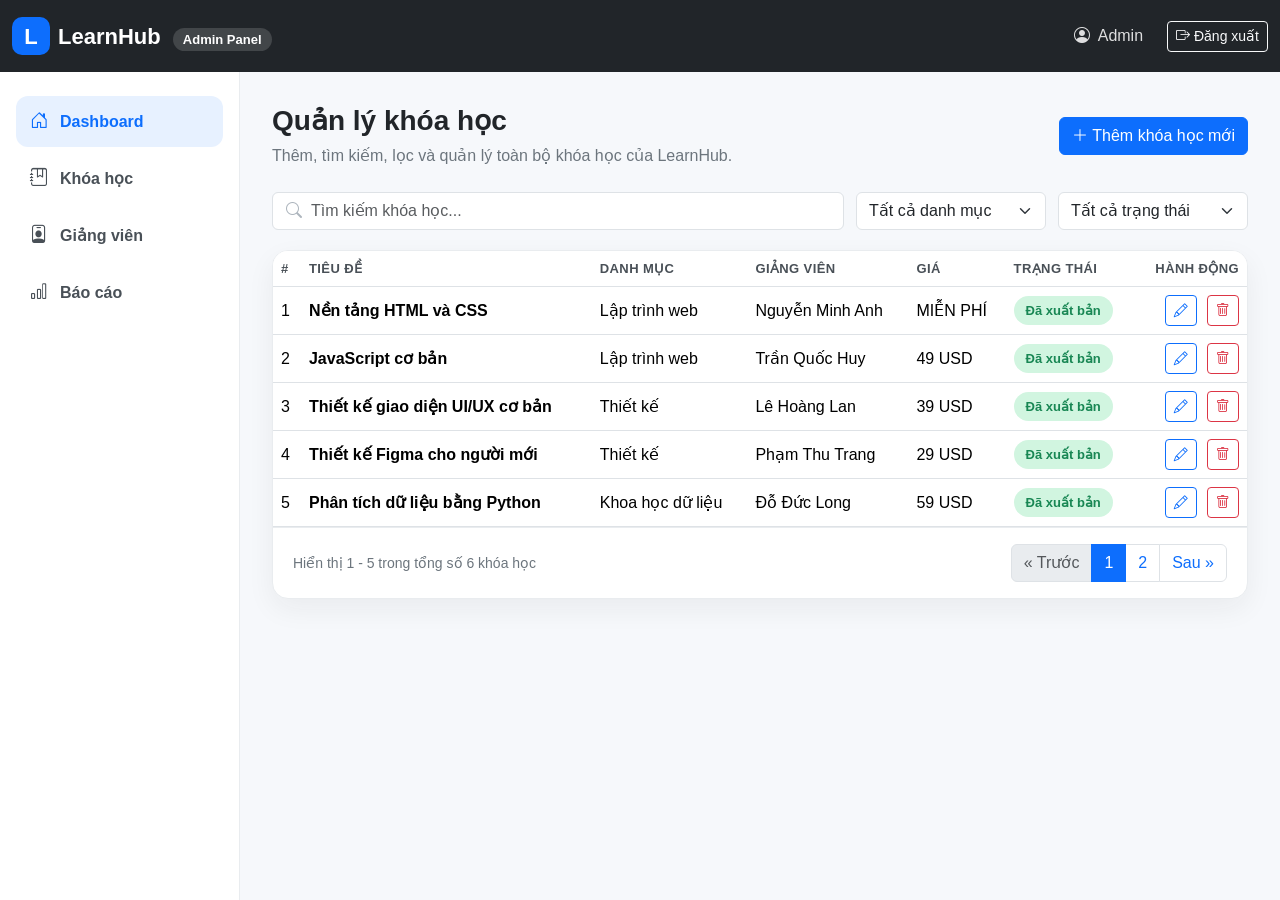
==== admin.html @ 343b5d67 "Problem 4a" ====
<!DOCTYPE html>
<html lang="vi">
<head>
    <meta charset="UTF-8">

    <meta
        name="viewport"
        content="width=device-width, initial-scale=1.0"
    >

    <title>Admin Panel - LearnHub</title>

    <!-- Bootstrap 5 CSS -->
    <link
        href="https://cdn.jsdelivr.net/npm/bootstrap@5.3.3/dist/css/bootstrap.min.css"
        rel="stylesheet"
    >

    <!-- Bootstrap Icons -->
    <link
        href="https://cdn.jsdelivr.net/npm/bootstrap-icons@1.11.3/font/bootstrap-icons.css"
        rel="stylesheet"
    >

    <!-- File CSS tự viết -->
    <link rel="stylesheet" href="style.css">
</head>

<body class="admin-body">

<!-- ================= THANH ĐIỀU HƯỚNG ADMIN ================= -->
<nav class="navbar navbar-expand-lg navbar-dark bg-dark admin-navbar sticky-top">
    <div class="container-fluid">

        <a class="navbar-brand d-flex align-items-center gap-2" href="admin.html">
            <span class="logo-mark">L</span>
            <span>LearnHub <span class="admin-navbar-tag">Admin Panel</span></span>
        </a>

        <button
            class="navbar-toggler"
            type="button"
            data-bs-toggle="collapse"
            data-bs-target="#adminNavbar"
            aria-controls="adminNavbar"
            aria-expanded="false"
            aria-label="Mở hoặc đóng menu"
        >
            <span class="navbar-toggler-icon"></span>
        </button>

        <div class="collapse navbar-collapse" id="adminNavbar">

            <ul class="navbar-nav ms-auto align-items-lg-center gap-lg-3">

                <li class="nav-item">
                    <span class="nav-link admin-user">
                        <i class="bi bi-person-circle"></i>
                        Admin
                    </span>
                </li>

                <li class="nav-item">
                    <a class="btn btn-outline-light btn-sm" href="index.html">
                        <i class="bi bi-box-arrow-right"></i>
                        Đăng xuất
                    </a>
                </li>

            </ul>

        </div>
    </div>
</nav>

<div class="admin-shell">

    <!-- ================= THANH BÊN (SIDEBAR) ================= -->
    <aside class="admin-sidebar">

        <nav class="admin-sidebar-nav" aria-label="Menu quản trị">

            <a class="admin-nav-link active" href="#" data-view="dashboard">
                <i class="bi bi-house-door"></i>
                <span>Dashboard</span>
            </a>

            <a class="admin-nav-link" href="#" data-view="courses">
                <i class="bi bi-journal-bookmark"></i>
                <span>Khóa học</span>
            </a>

            <a class="admin-nav-link" href="#" data-view="instructors">
                <i class="bi bi-person-badge"></i>
                <span>Giảng viên</span>
            </a>

            <a class="admin-nav-link" href="#" data-view="reports">
                <i class="bi bi-bar-chart"></i>
                <span>Báo cáo</span>
            </a>

        </nav>

    </aside>

    <!-- ================= KHU VỰC NỘI DUNG CHÍNH ================= -->
    <main class="admin-main">

        <!-- Khu vực quản lý khóa học (view mặc định đang hoạt động) -->
        <section id="coursesView" class="admin-view">

            <div class="admin-view-header">

                <div>
                    <h1>Quản lý khóa học</h1>
                    <p class="admin-view-subtitle">
                        Thêm, tìm kiếm, lọc và quản lý toàn bộ khóa học của LearnHub.
                    </p>
                </div>

                <button
                    id="btnAddCourse"
                    class="btn btn-primary"
                    type="button"
                >
                    <i class="bi bi-plus-lg"></i>
                    Thêm khóa học mới
                </button>

            </div>

            <!-- Thanh tìm kiếm và bộ lọc -->
            <div class="admin-toolbar">

                <div class="admin-search-box">

                    <i class="bi bi-search"></i>

                    <input
                        id="courseSearchInput"
                        class="form-control"
                        type="search"
                        placeholder="Tìm kiếm khóa học..."
                        aria-label="Tìm kiếm khóa học"
                    >

                </div>

                <select
                    id="categoryFilterSelect"
                    class="form-select admin-filter-select"
                    aria-label="Lọc theo danh mục"
                >
                    <option value="all">Tất cả danh mục</option>
                    <option value="Lập trình web">Lập trình web</option>
                    <option value="Thiết kế">Thiết kế</option>
                    <option value="Khoa học dữ liệu">Khoa học dữ liệu</option>
                    <option value="Marketing">Marketing</option>
                    <option value="Khác">Khác</option>
                </select>

                <select
                    id="statusFilterSelect"
                    class="form-select admin-filter-select"
                    aria-label="Lọc theo trạng thái"
                >
                    <option value="all">Tất cả trạng thái</option>
                    <option value="published">Đã xuất bản</option>
                    <option value="draft">Bản nháp</option>
                </select>

            </div>

            <!-- Bảng danh sách khóa học -->
            <div class="admin-table-card">

                <div class="table-responsive">

                    <table class="table admin-table align-middle mb-0">

                        <thead>
                            <tr>
                                <th scope="col">#</th>
                                <th scope="col">Tiêu đề</th>
                                <th scope="col">Danh mục</th>
                                <th scope="col">Giảng viên</th>
                                <th scope="col">Giá</th>
                                <th scope="col">Trạng thái</th>
                                <th scope="col" class="text-end">Hành động</th>
                            </tr>
                        </thead>

                        <!-- admin.js sẽ đưa các dòng khóa học vào đây -->
                        <tbody id="coursesTableBody"></tbody>

                    </table>

                </div>

                <!-- Chân bảng: thông tin số lượng kết quả + phân trang -->
                <div class="admin-table-footer">

                    <p id="resultsSummary" class="admin-results-summary mb-0">
                        Đang tải dữ liệu...
                    </p>

                    <nav aria-label="Phân trang danh sách khóa học">
                        <ul id="paginationList" class="pagination mb-0"></ul>
                    </nav>

                </div>

            </div>

        </section>

    </main>

</div>

<!-- ================= MODAL THÊM / SỬA KHÓA HỌC ================= -->
<!--
    Modal dùng chung cho chức năng CREATE và UPDATE (Problem 04, mục 9-10).
    Ở phần này (Read/Search/Filter/Pagination) modal chỉ mới có giao diện,
    logic lưu dữ liệu sẽ được bổ sung ở phần CRUD tiếp theo.
-->
<div
    class="modal fade"
    id="courseFormModal"
    tabindex="-1"
    aria-labelledby="courseFormModalLabel"
    aria-hidden="true"
>
    <div class="modal-dialog modal-dialog-centered modal-lg">
        <div class="modal-content">

            <div class="modal-header">
                <h2 class="modal-title h5" id="courseFormModalLabel">
                    Thêm khóa học mới
                </h2>
                <button
                    type="button"
                    class="btn-close"
                    data-bs-dismiss="modal"
                    aria-label="Đóng"
                ></button>
            </div>

            <div class="modal-body">

                <form id="courseForm" class="row g-3" novalidate>

                    <input type="hidden" id="courseFormId">

                    <div class="col-md-8">
                        <label class="form-label" for="courseFormTitle">
                            Tiêu đề khóa học
                        </label>
                        <input
                            id="courseFormTitle"
                            class="form-control"
                            type="text"
                            minlength="5"
                            required
                        >
                        <div class="invalid-feedback">
                            Tiêu đề phải có ít nhất 5 ký tự.
                        </div>
                    </div>

                    <div class="col-md-4">
                        <label class="form-label" for="courseFormCategory">
                            Danh mục
                        </label>
                        <select id="courseFormCategory" class="form-select" required>
                            <option value="Lập trình web">Lập trình web</option>
                            <option value="Thiết kế">Thiết kế</option>
                            <option value="Khoa học dữ liệu">Khoa học dữ liệu</option>
                            <option value="Marketing">Marketing</option>
                            <option value="Khác">Khác</option>
                        </select>
                    </div>

                    <div class="col-md-6">
                        <label class="form-label" for="courseFormInstructor">
                            Tên giảng viên
                        </label>
                        <input
                            id="courseFormInstructor"
                            class="form-control"
                            type="text"
                            required
                        >
                        <div class="invalid-feedback">
                            Vui lòng nhập tên giảng viên.
                        </div>
                    </div>

                    <div class="col-md-6">
                        <label class="form-label" for="courseFormLessons">
                            Số bài học
                        </label>
                        <input
                            id="courseFormLessons"
                            class="form-control"
                            type="number"
                            min="1"
                            max="100"
                            required
                        >
                        <div class="invalid-feedback">
                            Số bài học phải trong khoảng 1 - 100.
                        </div>
                    </div>

                    <div class="col-md-4">
                        <label class="form-label" for="courseFormPrice">
                            Giá (USD, nhập 0 nếu miễn phí)
                        </label>
                        <input
                            id="courseFormPrice"
                            class="form-control"
                            type="number"
                            min="0"
                            required
                        >
                    </div>

                    <div class="col-md-4">
                        <label class="form-label" for="courseFormRating">
                            Đánh giá (1.0 - 5.0)
                        </label>
                        <input
                            id="courseFormRating"
                            class="form-control"
                            type="number"
                            min="1"
                            max="5"
                            step="0.1"
                            required
                        >
                    </div>

                    <div class="col-md-4">
                        <label class="form-label" for="courseFormStatus">
                            Trạng thái
                        </label>
                        <select id="courseFormStatus" class="form-select" required>
                            <option value="published">Đã xuất bản</option>
                            <option value="draft">Bản nháp</option>
                        </select>
                    </div>

                </form>

            </div>

            <div class="modal-footer">
                <button
                    type="button"
                    class="btn btn-secondary"
                    data-bs-dismiss="modal"
                >
                    Hủy
                </button>
                <button
                    id="saveCourseBtn"
                    type="button"
                    class="btn btn-primary"
                >
                    Lưu khóa học
                </button>
            </div>

        </div>
    </div>
</div>

<!-- ================= MODAL XÁC NHẬN XÓA ================= -->
<!--
    Modal xác nhận cho chức năng DELETE (Problem 04, mục 11).
    Logic xóa thật sự sẽ được bổ sung ở phần CRUD tiếp theo.
-->
<div
    class="modal fade"
    id="deleteConfirmModal"
    tabindex="-1"
    aria-labelledby="deleteConfirmModalLabel"
    aria-hidden="true"
>
    <div class="modal-dialog modal-dialog-centered">
        <div class="modal-content">

            <div class="modal-header">
                <h2 class="modal-title h5" id="deleteConfirmModalLabel">
                    Xác nhận xóa khóa học
                </h2>
                <button
                    type="button"
                    class="btn-close"
                    data-bs-dismiss="modal"
                    aria-label="Đóng"
                ></button>
            </div>

            <div class="modal-body">
                <p class="mb-0">
                    Bạn có chắc chắn muốn xóa khóa học
                    "<strong id="deleteConfirmCourseTitle">-</strong>"?
                    Hành động này không thể hoàn tác.
                </p>
            </div>

            <div class="modal-footer">
                <button
                    type="button"
                    class="btn btn-secondary"
                    data-bs-dismiss="modal"
                >
                    Hủy
                </button>
                <button
                    id="confirmDeleteBtn"
                    type="button"
                    class="btn btn-danger"
                >
                    Xóa khóa học
                </button>
            </div>

        </div>
    </div>
</div>

<!-- ================= KHU VỰC HIỂN THỊ TOAST ================= -->
<div
    id="toastContainer"
    class="toast-container position-fixed bottom-0 end-0 p-3"
></div>

<!-- Bootstrap JavaScript -->
<script
    src="https://cdn.jsdelivr.net/npm/bootstrap@5.3.3/dist/js/bootstrap.bundle.min.js"
></script>

<!-- app.js chứa danh sách khóa học gốc (dùng để seed localStorage lần đầu) -->
<script src="app.js"></script>

<!-- admin.js chứa toàn bộ logic của trang quản trị -->
<script src="admin.js"></script>

</body>
</html>
---- style.css ----
/* ================= CÀI ĐẶT CHUNG ================= */

html {
    scroll-behavior: smooth;
}

body {
    margin: 0;
    background-color: #f6f8fb;
    color: #212529;
    font-family: Arial, Helvetica, sans-serif;
}

a {
    text-decoration: none;
}

h1,
h2,
h3,
p {
    word-break: break-word;
}

.section-heading {
    max-width: 700px;
    margin: 0 auto 40px;
}

.section-heading h2 {
    margin-bottom: 14px;
    font-size: 36px;
    font-weight: 700;
}

.section-heading p {
    color: #6c757d;
    font-size: 17px;
}

.section-label {
    display: inline-block;
    margin-bottom: 10px;
    color: #0d6efd;
    font-size: 14px;
    font-weight: 700;
    letter-spacing: 1px;
    text-transform: uppercase;
}


/* ================= THANH ĐIỀU HƯỚNG ================= */

.navbar {
    min-height: 72px;
}

.logo-mark {
    display: inline-flex;
    width: 38px;
    height: 38px;
    align-items: center;
    justify-content: center;
    border-radius: 10px;
    background-color: #0d6efd;
    color: #ffffff;
    font-size: 22px;
    font-weight: 700;
}

.navbar-brand {
    font-size: 22px;
    font-weight: 700;
}

.navbar-search {
    width: 230px;
}


/* ================= PHẦN ĐẦU TRANG ================= */

.hero-section {
    padding: 90px 0;
    background:
        linear-gradient(
            135deg,
            #0d6efd,
            #5f35d5
        );
    color: #ffffff;
}

.hero-label {
    display: inline-block;
    margin-bottom: 18px;
    padding: 8px 14px;
    border: 1px solid rgba(255, 255, 255, 0.35);
    border-radius: 30px;
    background-color: rgba(255, 255, 255, 0.15);
    font-size: 14px;
    font-weight: 700;
}

.hero-title {
    max-width: 720px;
    margin-bottom: 20px;
    font-size: 55px;
    font-weight: 800;
    line-height: 1.15;
}

.hero-description {
    max-width: 650px;
    margin-bottom: 30px;
    color: rgba(255, 255, 255, 0.9);
    font-size: 20px;
    line-height: 1.7;
}

.hero-card {
    padding: 35px;
    border: 1px solid rgba(255, 255, 255, 0.25);
    border-radius: 24px;
    background-color: rgba(255, 255, 255, 0.14);
    box-shadow: 0 20px 45px rgba(0, 0, 0, 0.15);
    backdrop-filter: blur(8px);
}

.hero-card-icon {
    margin-bottom: 18px;
    font-size: 55px;
}

.hero-card h2 {
    font-size: 28px;
    font-weight: 700;
}

.hero-card p {
    color: rgba(255, 255, 255, 0.85);
}

.hero-statistics {
    display: grid;
    grid-template-columns: repeat(3, 1fr);
    gap: 12px;
    margin-top: 25px;
}

.hero-statistics div {
    padding: 14px 8px;
    border-radius: 12px;
    background-color: rgba(255, 255, 255, 0.12);
    text-align: center;
}

.hero-statistics strong,
.hero-statistics span {
    display: block;
}

.hero-statistics strong {
    font-size: 20px;
}

.hero-statistics span {
    margin-top: 4px;
    font-size: 12px;
}


/* ================= PHẦN GIỚI THIỆU ================= */

.about-section {
    padding: 85px 0;
    background-color: #ffffff;
}

.feature-card {
    height: 100%;
    padding: 30px;
    border: 1px solid #e9ecef;
    border-radius: 18px;
    background-color: #ffffff;
    box-shadow: 0 10px 30px rgba(33, 37, 41, 0.06);
    text-align: center;
}

.feature-icon {
    margin-bottom: 15px;
    font-size: 45px;
}

.feature-card h3 {
    font-size: 21px;
    font-weight: 700;
}

.feature-card p {
    margin-bottom: 0;
    color: #6c757d;
    line-height: 1.7;
}


/* ================= DANH SÁCH KHÓA HỌC ================= */

.course-section {
    padding: 85px 0;
}

.category-tabs {
    display: flex;
    flex-wrap: wrap;
    justify-content: center;
    gap: 12px;
    margin-bottom: 40px;
}

.category-button {
    padding: 10px 20px;
    border: 1px solid #dee2e6;
    border-radius: 30px;
    background-color: #ffffff;
    color: #495057;
    font-weight: 600;
    transition: 0.2s;
}

.category-button:hover,
.category-button.active {
    border-color: #0d6efd;
    background-color: #0d6efd;
    color: #ffffff;
}

.course-card {
    overflow: hidden;
    border: 0;
    border-radius: 18px;
    box-shadow: 0 10px 28px rgba(33, 37, 41, 0.08);
    transition: transform 0.25s, box-shadow 0.25s;
}

.course-card:hover {
    transform: translateY(-7px);
    box-shadow: 0 18px 38px rgba(33, 37, 41, 0.15);
}

.course-thumbnail {
    display: flex;
    height: 190px;
    flex-direction: column;
    align-items: center;
    justify-content: center;
    gap: 10px;
    padding: 20px;
    color: #ffffff;
    text-align: center;
}

.course-thumbnail span {
    padding: 6px 12px;
    border-radius: 20px;
    background-color: rgba(255, 255, 255, 0.2);
    font-size: 13px;
    font-weight: 700;
}

.course-thumbnail strong {
    font-size: 22px;
}

.thumbnail-web {
    background:
        linear-gradient(
            135deg,
            #0d6efd,
            #0a58ca
        );
}

.thumbnail-design {
    background:
        linear-gradient(
            135deg,
            #d63384,
            #6f42c1
        );
}

.thumbnail-data {
    background:
        linear-gradient(
            135deg,
            #198754,
            #20c997
        );
}

.thumbnail-marketing {
    background:
        linear-gradient(
            135deg,
            #fd7e14,
            #dc3545
        );
}

.course-card .card-body {
    display: flex;
    flex-direction: column;
    padding: 24px;
}

.course-category {
    margin-bottom: 10px;
    color: #0d6efd;
    font-size: 13px;
    font-weight: 700;
    text-transform: uppercase;
}

.course-card-title {
    min-height: 58px;
    margin-bottom: 12px;
    font-size: 21px;
    font-weight: 700;
    line-height: 1.4;
}

.course-rating {
    margin-bottom: 14px;
    color: #f59f00;
    font-weight: 600;
}

.course-information {
    display: flex;
    flex-direction: column;
    gap: 8px;
    margin-bottom: 20px;
    color: #6c757d;
    font-size: 14px;
}

.course-card-footer {
    display: flex;
    align-items: center;
    justify-content: space-between;
    gap: 15px;
    margin-top: auto;
    padding-top: 18px;
    border-top: 1px solid #e9ecef;
}

.course-price-small {
    margin: 0;
    color: #212529;
    font-size: 21px;
    font-weight: 800;
}


/* ================= PHẦN LIÊN HỆ ================= */

.contact-section {
    padding: 30px 0 85px;
}

.contact-box {
    display: flex;
    align-items: center;
    justify-content: space-between;
    gap: 30px;
    padding: 40px;
    border-radius: 20px;
    background-color: #ffffff;
    box-shadow: 0 10px 30px rgba(33, 37, 41, 0.08);
}

.contact-box h2 {
    margin-bottom: 10px;
    font-weight: 700;
}


/* ================= CHÂN TRANG ================= */

.site-footer {
    padding: 60px 0 20px;
    background-color: #171a1d;
    color: #adb5bd;
}

.footer-title {
    margin-bottom: 20px;
    color: #ffffff;
    font-size: 20px;
    font-weight: 700;
}

.footer-links,
.footer-contact {
    margin: 0;
    padding: 0;
    list-style: none;
}

.footer-links li,
.footer-contact li {
    margin-bottom: 10px;
}

.footer-links a {
    color: #adb5bd;
}

.footer-links a:hover {
    color: #ffffff;
}

.footer-divider {
    margin: 35px 0 20px;
    border-color: #495057;
}

.footer-copyright {
    margin: 0;
    text-align: center;
}


/* ================= ĐƯỜNG DẪN ĐIỀU HƯỚNG ================= */

.breadcrumb-section {
    padding: 22px 0;
    border-bottom: 1px solid #e9ecef;
    background-color: #ffffff;
}


/* ================= CHI TIẾT KHÓA HỌC ================= */

.course-detail-section {
    padding: 55px 0 85px;
}

.detail-thumbnail {
    display: flex;
    min-height: 340px;
    flex-direction: column;
    align-items: center;
    justify-content: center;
    gap: 14px;
    margin-bottom: 25px;
    padding: 30px;
    border-radius: 20px;
    color: #ffffff;
    text-align: center;
}

.detail-thumbnail span {
    padding: 8px 16px;
    border-radius: 30px;
    background-color: rgba(255, 255, 255, 0.2);
    font-weight: 700;
}

.detail-thumbnail strong {
    max-width: 600px;
    font-size: 38px;
    line-height: 1.3;
}

.detail-content-card {
    margin-bottom: 25px;
    padding: 32px;
    border: 1px solid #e9ecef;
    border-radius: 18px;
    background-color: #ffffff;
    box-shadow: 0 8px 25px rgba(33, 37, 41, 0.05);
}

.detail-content-card h1 {
    margin: 14px 0;
    font-size: 42px;
    font-weight: 800;
}

.detail-content-card h2 {
    margin-bottom: 22px;
    font-size: 27px;
    font-weight: 700;
}

.course-category-badge {
    display: inline-block;
    padding: 7px 13px;
    border-radius: 20px;
    background-color: #e7f1ff;
    color: #0d6efd;
    font-size: 13px;
    font-weight: 700;
}

.course-detail-meta {
    display: flex;
    flex-wrap: wrap;
    gap: 10px;
    color: #6c757d;
}

.course-instructor {
    margin-top: 18px;
    margin-bottom: 0;
}

.learning-goal-item {
    display: flex;
    height: 100%;
    gap: 12px;
    padding: 16px;
    border-radius: 12px;
    background-color: #f8f9fa;
}

.learning-goal-icon {
    color: #198754;
    font-weight: 800;
}

.curriculum-heading {
    display: flex;
    align-items: center;
    justify-content: space-between;
    gap: 20px;
    margin-bottom: 25px;
}

.lesson-count {
    flex-shrink: 0;
    padding: 8px 14px;
    border-radius: 30px;
    background-color: #e7f1ff;
    color: #0d6efd;
    font-size: 14px;
    font-weight: 700;
}

.curriculum-accordion .accordion-item {
    overflow: hidden;
    margin-bottom: 12px;
    border: 1px solid #dee2e6;
    border-radius: 12px;
}

.curriculum-accordion .accordion-button {
    font-weight: 700;
}

.lesson-item {
    display: flex;
    align-items: center;
    justify-content: space-between;
    gap: 15px;
}

.lesson-number {
    display: inline-flex;
    width: 30px;
    height: 30px;
    align-items: center;
    justify-content: center;
    margin-right: 10px;
    border-radius: 50%;
    background-color: #e7f1ff;
    color: #0d6efd;
    font-size: 13px;
    font-weight: 700;
}


/* ================= THANH THÔNG TIN BÊN PHẢI ================= */

.course-sidebar {
    position: sticky;
    top: 95px;
    overflow: hidden;
    border-radius: 18px;
    background-color: #ffffff;
    box-shadow: 0 12px 35px rgba(33, 37, 41, 0.12);
}

.sidebar-thumbnail {
    display: flex;
    height: 190px;
    align-items: center;
    justify-content: center;
    padding: 20px;
    color: #ffffff;
    font-size: 22px;
    font-weight: 700;
    text-align: center;
}

.sidebar-body {
    padding: 28px;
}

.course-price {
    margin-bottom: 20px;
    font-size: 34px;
    font-weight: 800;
}

.sidebar-body h3 {
    margin-bottom: 18px;
    font-size: 18px;
    font-weight: 700;
}

.course-includes {
    display: flex;
    flex-direction: column;
    gap: 13px;
    margin: 0;
    padding: 0;
    list-style: none;
    color: #495057;
}


/* ================= RESPONSIVE ================= */

@media (max-width: 991px) {
    .navbar-search {
        width: 100%;
    }

    .hero-section {
        padding: 70px 0;
    }

    .hero-title {
        font-size: 44px;
    }

    .course-sidebar {
        position: static;
    }
}

@media (max-width: 767px) {
    .section-heading h2 {
        font-size: 30px;
    }

    .hero-title {
        font-size: 38px;
    }

    .hero-description {
        font-size: 17px;
    }

    .contact-box {
        flex-direction: column;
        align-items: flex-start;
    }

    .detail-thumbnail {
        min-height: 260px;
    }

    .detail-thumbnail strong {
        font-size: 29px;
    }

    .detail-content-card {
        padding: 24px;
    }

    .detail-content-card h1 {
        font-size: 34px;
    }

    .curriculum-heading {
        align-items: flex-start;
        flex-direction: column;
    }
}

@media (max-width: 575px) {
    .hero-section {
        padding: 55px 0;
    }

    .hero-title {
        font-size: 33px;
    }

    .category-tabs {
        justify-content: flex-start;
    }

    .course-card-footer {
        align-items: flex-start;
        flex-direction: column;
    }

    .course-card-footer .btn {
        width: 100%;
    }

    .lesson-item {
        align-items: flex-start;
        flex-direction: column;
    }
}

/* ================= ADMIN PANEL ================= */

.admin-body {
    background-color: #f6f8fb;
}

.admin-navbar-tag {
    margin-left: 6px;
    padding: 4px 10px;
    border-radius: 20px;
    background-color: rgba(255, 255, 255, 0.15);
    font-size: 13px;
    font-weight: 600;
}

.admin-user {
    display: flex;
    align-items: center;
    gap: 8px;
    color: rgba(255, 255, 255, 0.85);
}

.admin-shell {
    display: flex;
    align-items: flex-start;
    min-height: calc(100vh - 72px);
}

.admin-sidebar {
    position: sticky;
    top: 72px;
    flex-shrink: 0;
    width: 240px;
    height: calc(100vh - 72px);
    padding: 24px 16px;
    border-right: 1px solid #e9ecef;
    background-color: #ffffff;
}

.admin-sidebar-nav {
    display: flex;
    flex-direction: column;
    gap: 6px;
}

.admin-nav-link {
    display: flex;
    align-items: center;
    gap: 12px;
    padding: 12px 14px;
    border-radius: 12px;
    color: #495057;
    font-weight: 600;
    transition: 0.2s;
}

.admin-nav-link i {
    font-size: 18px;
}

.admin-nav-link:hover {
    background-color: #f1f3f5;
    color: #212529;
}

.admin-nav-link.active {
    background-color: #e7f1ff;
    color: #0d6efd;
}

.admin-main {
    flex: 1;
    min-width: 0;
    padding: 32px;
}

.admin-view-header {
    display: flex;
    flex-wrap: wrap;
    align-items: center;
    justify-content: space-between;
    gap: 16px;
    margin-bottom: 24px;
}

.admin-view-header h1 {
    margin-bottom: 6px;
    font-size: 28px;
    font-weight: 800;
}

.admin-view-subtitle {
    margin-bottom: 0;
    color: #6c757d;
}

.admin-toolbar {
    display: flex;
    flex-wrap: wrap;
    gap: 12px;
    margin-bottom: 20px;
}

.admin-search-box {
    position: relative;
    flex: 1 1 260px;
}

.admin-search-box i {
    position: absolute;
    top: 50%;
    left: 14px;
    transform: translateY(-50%);
    color: #adb5bd;
}

.admin-search-box .form-control {
    padding-left: 38px;
}

.admin-filter-select {
    flex: 0 1 190px;
}

.admin-table-card {
    overflow: hidden;
    border: 1px solid #e9ecef;
    border-radius: 16px;
    background-color: #ffffff;
    box-shadow: 0 10px 28px rgba(33, 37, 41, 0.06);
}

.admin-table {
    margin-bottom: 0;
}

.admin-table thead {
    background-color: #f8f9fa;
}

.admin-table th {
    color: #495057;
    font-size: 13px;
    text-transform: uppercase;
    letter-spacing: 0.4px;
}

.admin-course-title {
    max-width: 320px;
    font-weight: 600;
}

.admin-empty-row {
    padding: 40px 20px;
    color: #6c757d;
    text-align: center;
}

.admin-table .btn-edit-course {
    margin-right: 6px;
}

.status-badge {
    display: inline-block;
    padding: 5px 12px;
    border-radius: 20px;
    font-size: 13px;
    font-weight: 700;
}

.status-badge-published {
    background-color: #d1f5e0;
    color: #198754;
}

.status-badge-draft {
    background-color: #fff3cd;
    color: #997404;
}

.admin-table-footer {
    display: flex;
    flex-wrap: wrap;
    align-items: center;
    justify-content: space-between;
    gap: 12px;
    padding: 16px 20px;
    border-top: 1px solid #e9ecef;
}

.admin-results-summary {
    color: #6c757d;
    font-size: 14px;
}


/* ================= RESPONSIVE - ADMIN PANEL ================= */

@media (max-width: 991px) {
    .admin-shell {
        flex-direction: column;
    }

    .admin-sidebar {
        position: static;
        width: 100%;
        height: auto;
        border-right: 0;
        border-bottom: 1px solid #e9ecef;
    }

    .admin-sidebar-nav {
        flex-direction: row;
        flex-wrap: wrap;
    }

    .admin-main {
        padding: 24px 20px;
    }
}

@media (max-width: 575px) {
    .admin-toolbar {
        flex-direction: column;
    }

    .admin-filter-select {
        flex: 1 1 auto;
    }

    .admin-table-footer {
        flex-direction: column;
        align-items: flex-start;
    }
}
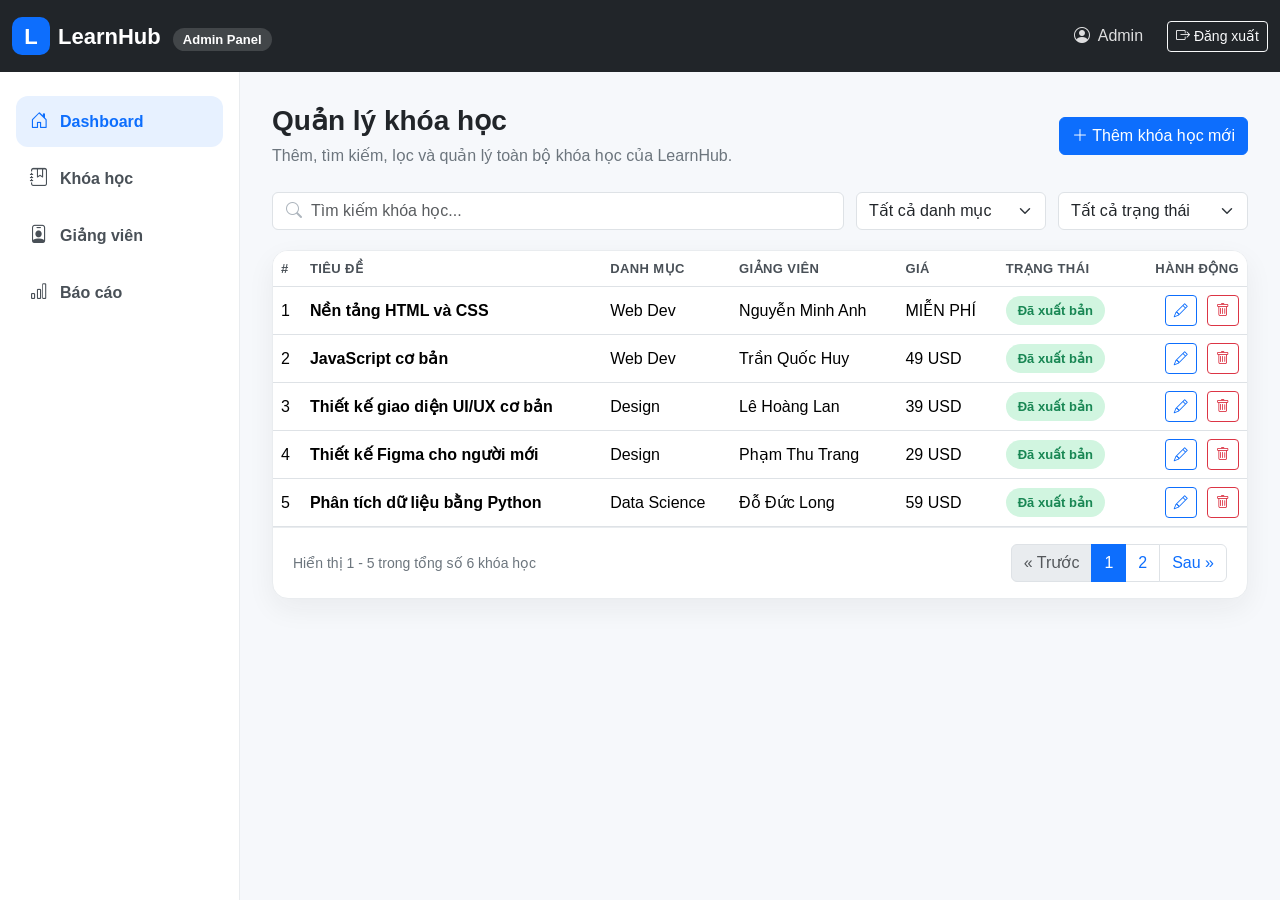
==== commit 5ad1ea58: "Add files via upload" ====
--- a/admin.html
+++ b/admin.html
@@ -153,11 +153,11 @@
                     aria-label="Lọc theo danh mục"
                 >
                     <option value="all">Tất cả danh mục</option>
-                    <option value="Lập trình web">Lập trình web</option>
-                    <option value="Thiết kế">Thiết kế</option>
-                    <option value="Khoa học dữ liệu">Khoa học dữ liệu</option>
+                    <option value="Web Dev">Web Dev</option>
+                    <option value="Design">Design</option>
+                    <option value="Data Science">Data Science</option>
                     <option value="Marketing">Marketing</option>
-                    <option value="Khác">Khác</option>
+                    <option value="Other">Other</option>
                 </select>
 
                 <select
@@ -274,11 +274,11 @@
                             Danh mục
                         </label>
                         <select id="courseFormCategory" class="form-select" required>
-                            <option value="Lập trình web">Lập trình web</option>
-                            <option value="Thiết kế">Thiết kế</option>
-                            <option value="Khoa học dữ liệu">Khoa học dữ liệu</option>
+                            <option value="Web Dev">Web Dev</option>
+                            <option value="Design">Design</option>
+                            <option value="Data Science">Data Science</option>
                             <option value="Marketing">Marketing</option>
-                            <option value="Khác">Khác</option>
+                            <option value="Other">Other</option>
                         </select>
                     </div>
 
--- a/style.css
+++ b/style.css
@@ -189,6 +189,7 @@
 
 .feature-icon {
     margin-bottom: 15px;
+    color: #0d6efd;
     font-size: 45px;
 }
 
@@ -208,6 +209,16 @@
 
 .course-section {
     padding: 85px 0;
+}
+
+/* Hàng chứa Category Tabs + Sort Dropdown, index.html dùng class này để xếp 2 khối nằm ngang */
+.course-controls {
+    display: flex;
+    flex-wrap: wrap;
+    align-items: center;
+    justify-content: space-between;
+    gap: 16px;
+    margin-bottom: 40px;
 }
 
 .category-tabs {
@@ -235,6 +246,84 @@
     color: #ffffff;
 }
 
+/* Sort dropdown */
+.sort-wrapper {
+    display: flex;
+    align-items: center;
+    gap: 8px;
+    flex-shrink: 0;
+}
+
+.sort-label {
+    white-space: nowrap;
+    font-size: 14px;
+    font-weight: 600;
+    color: #495057;
+    margin-bottom: 0;
+}
+
+.sort-select {
+    padding: 8px 14px;
+    border: 1px solid #dee2e6;
+    border-radius: 30px;
+    background-color: #ffffff;
+    color: #495057;
+    font-size: 14px;
+    font-weight: 600;
+    cursor: pointer;
+    outline: none;
+    min-width: 185px;
+    transition: border-color 0.2s;
+}
+
+.sort-select:focus {
+    border-color: #0d6efd;
+}
+
+/* Nút xóa nhanh bên trong ô tìm kiếm navbar */
+.search-clear-btn {
+    position: absolute;
+    right: 10px;
+    top: 50%;
+    transform: translateY(-50%);
+    padding: 2px 5px;
+    background: none;
+    border: none;
+    color: #6c757d;
+    font-size: 13px;
+    line-height: 1;
+    cursor: pointer;
+}
+
+.search-clear-btn:hover {
+    color: #212529;
+}
+
+/* Thông báo không tìm thấy kết quả */
+.no-result-message {
+    width: 100%;
+    padding: 70px 20px;
+    text-align: center;
+    color: #6c757d;
+}
+
+.no-result-icon {
+    margin-bottom: 16px;
+    font-size: 56px;
+}
+
+.no-result-message h3 {
+    margin-bottom: 8px;
+    font-size: 22px;
+    font-weight: 700;
+    color: #343a40;
+}
+
+.no-result-message p {
+    font-size: 15px;
+    margin: 0;
+}
+
 .course-card {
     overflow: hidden;
     border: 0;
@@ -581,6 +670,149 @@
     font-weight: 700;
 }
 
+/* Problem 03: thanh tiến độ học tập phía trên accordion chương trình học */
+.curriculum-progress {
+    margin-bottom: 20px;
+}
+
+.curriculum-progress-label {
+    margin-bottom: 8px;
+    font-size: 14px;
+    font-weight: 600;
+    color: #495057;
+}
+
+.curriculum-progress .progress {
+    height: 10px;
+    border-radius: 30px;
+}
+
+/* Huy hiệu hoàn thành trên tiêu đề một phần khi đã học xong hết bài học trong phần đó */
+.section-complete-badge {
+    margin-left: auto;
+    margin-right: 12px;
+    color: #198754;
+    font-size: 16px;
+}
+
+/* Dòng bài học: checkbox tiến độ đứng cạnh tên bài học */
+.lesson-item-main {
+    display: flex;
+    align-items: center;
+    gap: 12px;
+}
+
+.lesson-checkbox {
+    flex-shrink: 0;
+    width: 20px;
+    height: 20px;
+    cursor: pointer;
+}
+
+.lesson-item-label {
+    display: flex;
+    align-items: center;
+    margin-bottom: 0;
+    cursor: pointer;
+}
+
+/* Khu vực nút Làm bài kiểm tra và bảng câu hỏi bên dưới danh sách bài học */
+.section-quiz-area {
+    padding: 18px 20px;
+    border-top: 1px solid #e9ecef;
+}
+
+.quiz-toggle-row {
+    display: flex;
+    flex-wrap: wrap;
+    align-items: center;
+    gap: 12px;
+}
+
+.quiz-passed-tag {
+    font-size: 14px;
+    font-weight: 700;
+    color: #198754;
+}
+
+.quiz-panel {
+    margin-top: 18px;
+}
+
+.quiz-title {
+    margin-bottom: 18px;
+    font-size: 19px;
+    font-weight: 700;
+}
+
+.quiz-question {
+    margin-bottom: 18px;
+    padding-bottom: 18px;
+    border-bottom: 1px solid #e9ecef;
+}
+
+.quiz-question:last-of-type {
+    border-bottom: 0;
+}
+
+.quiz-question-text {
+    margin-bottom: 10px;
+    font-weight: 600;
+}
+
+.quiz-options {
+    display: flex;
+    flex-direction: column;
+    gap: 8px;
+}
+
+.quiz-option {
+    display: flex;
+    align-items: center;
+    gap: 8px;
+}
+
+/* Kết quả từng câu sau khi nộp bài: đúng tô xanh, sai tô đỏ */
+.quiz-option-result {
+    padding: 8px 12px;
+    border-radius: 8px;
+    background-color: #f8f9fa;
+}
+
+.quiz-option-result.correct {
+    background-color: #d1e7dd;
+    color: #0f5132;
+    font-weight: 700;
+}
+
+.quiz-option-result.wrong {
+    background-color: #f8d7da;
+    color: #842029;
+    font-weight: 700;
+}
+
+.quiz-result-banner {
+    display: flex;
+    flex-wrap: wrap;
+    align-items: center;
+    justify-content: space-between;
+    gap: 14px;
+    margin-top: 10px;
+    padding: 16px 20px;
+    border-radius: 12px;
+    font-weight: 600;
+}
+
+.quiz-result-banner.pass {
+    background-color: #d1e7dd;
+    color: #0f5132;
+}
+
+.quiz-result-banner.fail {
+    background-color: #f8d7da;
+    color: #842029;
+}
+
 
 /* ================= THANH THÔNG TIN BÊN PHẢI ================= */
 
@@ -631,6 +863,11 @@
     color: #495057;
 }
 
+.course-includes i {
+    margin-right: 6px;
+    color: #198754;
+}
+
 
 /* ================= RESPONSIVE ================= */
 
@@ -718,7 +955,29 @@
         align-items: flex-start;
         flex-direction: column;
     }
-}
+
+    /* Problem 02: mobile — controls xếp dọc */
+    .course-controls {
+        flex-direction: column;
+        align-items: flex-start;
+    }
+
+    .sort-wrapper {
+        width: 100%;
+    }
+
+    .sort-select {
+        flex: 1;
+        min-width: unset;
+    }
+
+    /* Problem 03: mobile — banner kết quả bài kiểm tra xếp dọc cho dễ đọc */
+    .quiz-result-banner {
+        flex-direction: column;
+        align-items: flex-start;
+    }
+}
+
 
 /* ================= ADMIN PANEL ================= */
 
@@ -954,4 +1213,10 @@
         flex-direction: column;
         align-items: flex-start;
     }
+
+    /* Problem 03: mobile — banner kết quả bài kiểm tra xếp dọc cho dễ đọc */
+    .quiz-result-banner {
+        flex-direction: column;
+        align-items: flex-start;
+    }
 }
